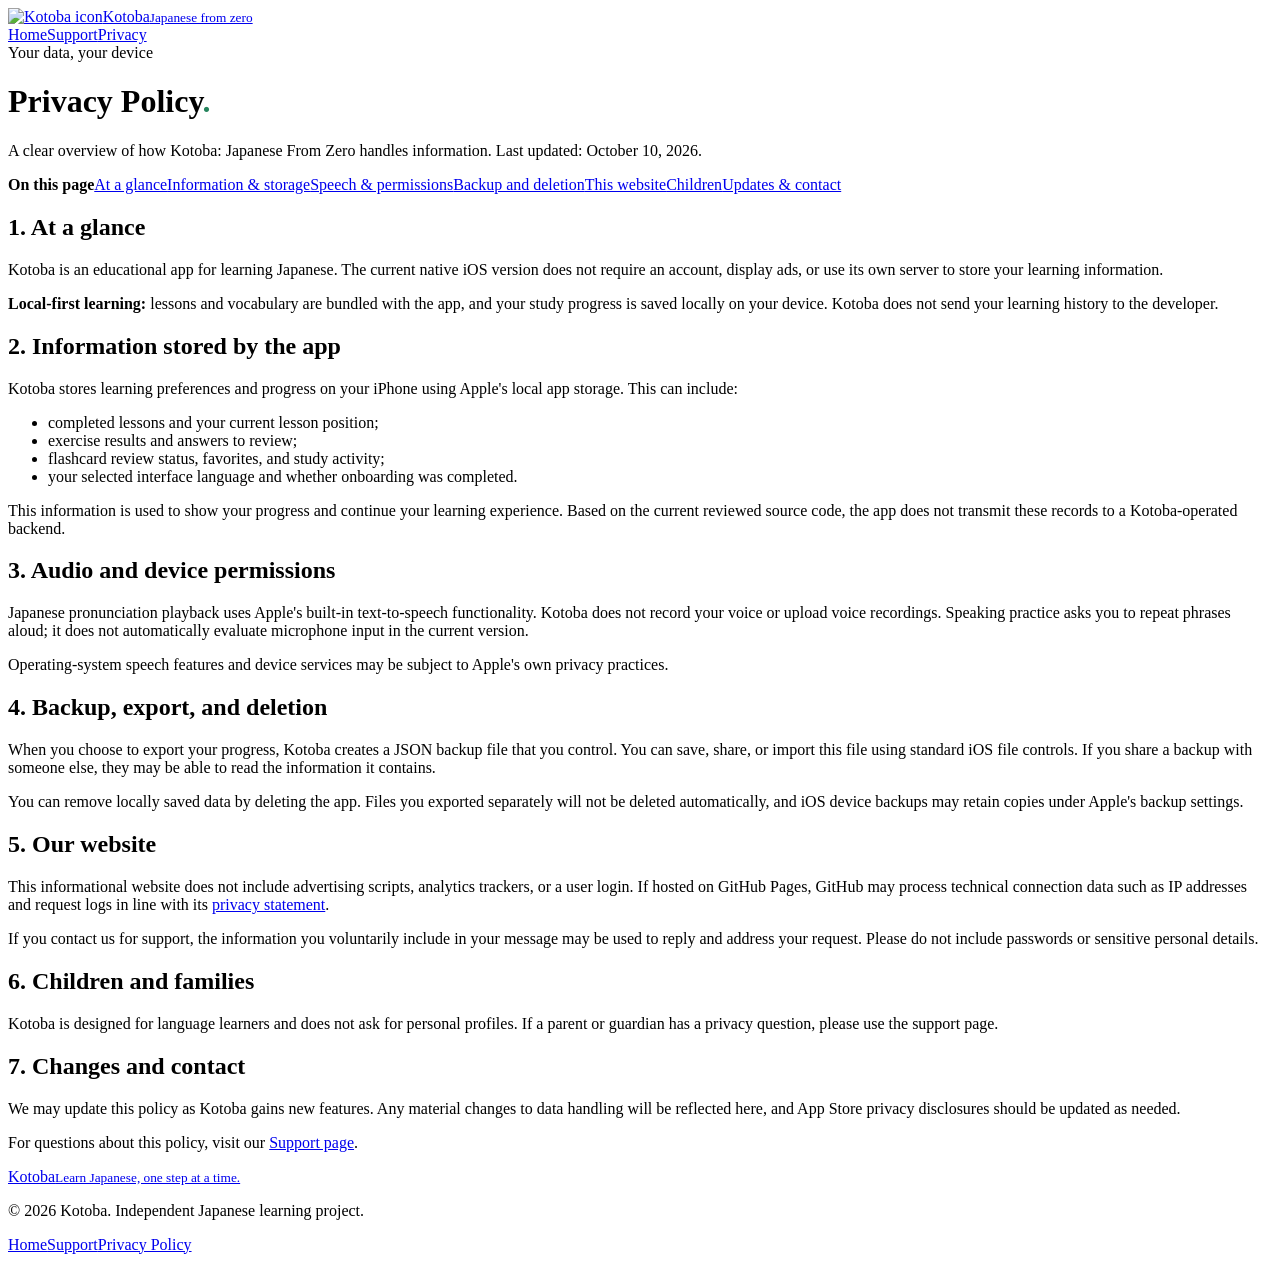
==== privacy.html @ fac2d270 "Add Kotoba privacy.html" ====
<!doctype html><html lang="en"><head><meta charset="utf-8"><meta name="viewport" content="width=device-width,initial-scale=1"><meta name="theme-color" content="#176647"><title>Privacy Policy — Kotoba</title><meta name="description" content="Privacy Policy for Kotoba: Japanese From Zero. Learn how the app stores learning progress and handles your information."><link rel="icon" href="assets/kotoba-icon.svg"><link rel="stylesheet" href="assets/styles.css"></head><body>
<header class="topbar"><div class="container topbar-inner"><a class="brand" href="index.html"><img src="assets/kotoba-icon.svg" alt="Kotoba icon"><span>Kotoba<small>Japanese from zero</small></span></a><nav aria-label="Main navigation"><a href="index.html">Home</a><a href="support.html">Support</a><a href="privacy.html" aria-current="page">Privacy</a></nav></div></header>
<main><div class="container"><header class="pagehead"><div class="eyebrow">Your data, your device</div><h1>Privacy Policy<span style="color:#25845c">.</span></h1><p class="subtitle">A clear overview of how Kotoba: Japanese From Zero handles information. Last updated: October 10, 2026.</p></header><div class="prose-layout"><aside class="toc" aria-label="On this page"><b>On this page</b><a href="#summary">At a glance</a><a href="#data">Information & storage</a><a href="#audio">Speech & permissions</a><a href="#backups">Backup and deletion</a><a href="#site">This website</a><a href="#children">Children</a><a href="#changes">Updates & contact</a></aside><article class="prose">
<section id="summary"><h2>1. At a glance</h2><p>Kotoba is an educational app for learning Japanese. The current native iOS version does not require an account, display ads, or use its own server to store your learning information.</p><div class="notice"><strong>Local-first learning:</strong> lessons and vocabulary are bundled with the app, and your study progress is saved locally on your device. Kotoba does not send your learning history to the developer.</div></section>
<section id="data"><h2>2. Information stored by the app</h2><p>Kotoba stores learning preferences and progress on your iPhone using Apple's local app storage. This can include:</p><ul><li>completed lessons and your current lesson position;</li><li>exercise results and answers to review;</li><li>flashcard review status, favorites, and study activity;</li><li>your selected interface language and whether onboarding was completed.</li></ul><p>This information is used to show your progress and continue your learning experience. Based on the current reviewed source code, the app does not transmit these records to a Kotoba-operated backend.</p></section>
<section id="audio"><h2>3. Audio and device permissions</h2><p>Japanese pronunciation playback uses Apple's built-in text-to-speech functionality. Kotoba does not record your voice or upload voice recordings. Speaking practice asks you to repeat phrases aloud; it does not automatically evaluate microphone input in the current version.</p><p>Operating-system speech features and device services may be subject to Apple's own privacy practices.</p></section>
<section id="backups"><h2>4. Backup, export, and deletion</h2><p>When you choose to export your progress, Kotoba creates a JSON backup file that you control. You can save, share, or import this file using standard iOS file controls. If you share a backup with someone else, they may be able to read the information it contains.</p><p>You can remove locally saved data by deleting the app. Files you exported separately will not be deleted automatically, and iOS device backups may retain copies under Apple's backup settings.</p></section>
<section id="site"><h2>5. Our website</h2><p>This informational website does not include advertising scripts, analytics trackers, or a user login. If hosted on GitHub Pages, GitHub may process technical connection data such as IP addresses and request logs in line with its <a href="https://docs.github.com/en/site-policy/privacy-policies/github-general-privacy-statement" target="_blank" rel="noopener noreferrer">privacy statement</a>.</p><p>If you contact us for support, the information you voluntarily include in your message may be used to reply and address your request. Please do not include passwords or sensitive personal details.</p></section>
<section id="children"><h2>6. Children and families</h2><p>Kotoba is designed for language learners and does not ask for personal profiles. If a parent or guardian has a privacy question, please use the support page.</p></section>
<section id="changes"><h2>7. Changes and contact</h2><p>We may update this policy as Kotoba gains new features. Any material changes to data handling will be reflected here, and App Store privacy disclosures should be updated as needed.</p><p>For questions about this policy, visit our <a href="support.html">Support page</a>.</p></section>
</article></div></div></main><footer class="footer"><div class="container footer-main"><div><a class="brand" href="index.html"><img src="assets/kotoba-icon.svg" alt=""><span>Kotoba<small>Learn Japanese, one step at a time.</small></span></a><p>© 2026 Kotoba. Independent Japanese learning project.</p></div><div class="footer-links"><a href="index.html">Home</a><a href="support.html">Support</a><a href="privacy.html">Privacy Policy</a></div></div></footer></body></html>
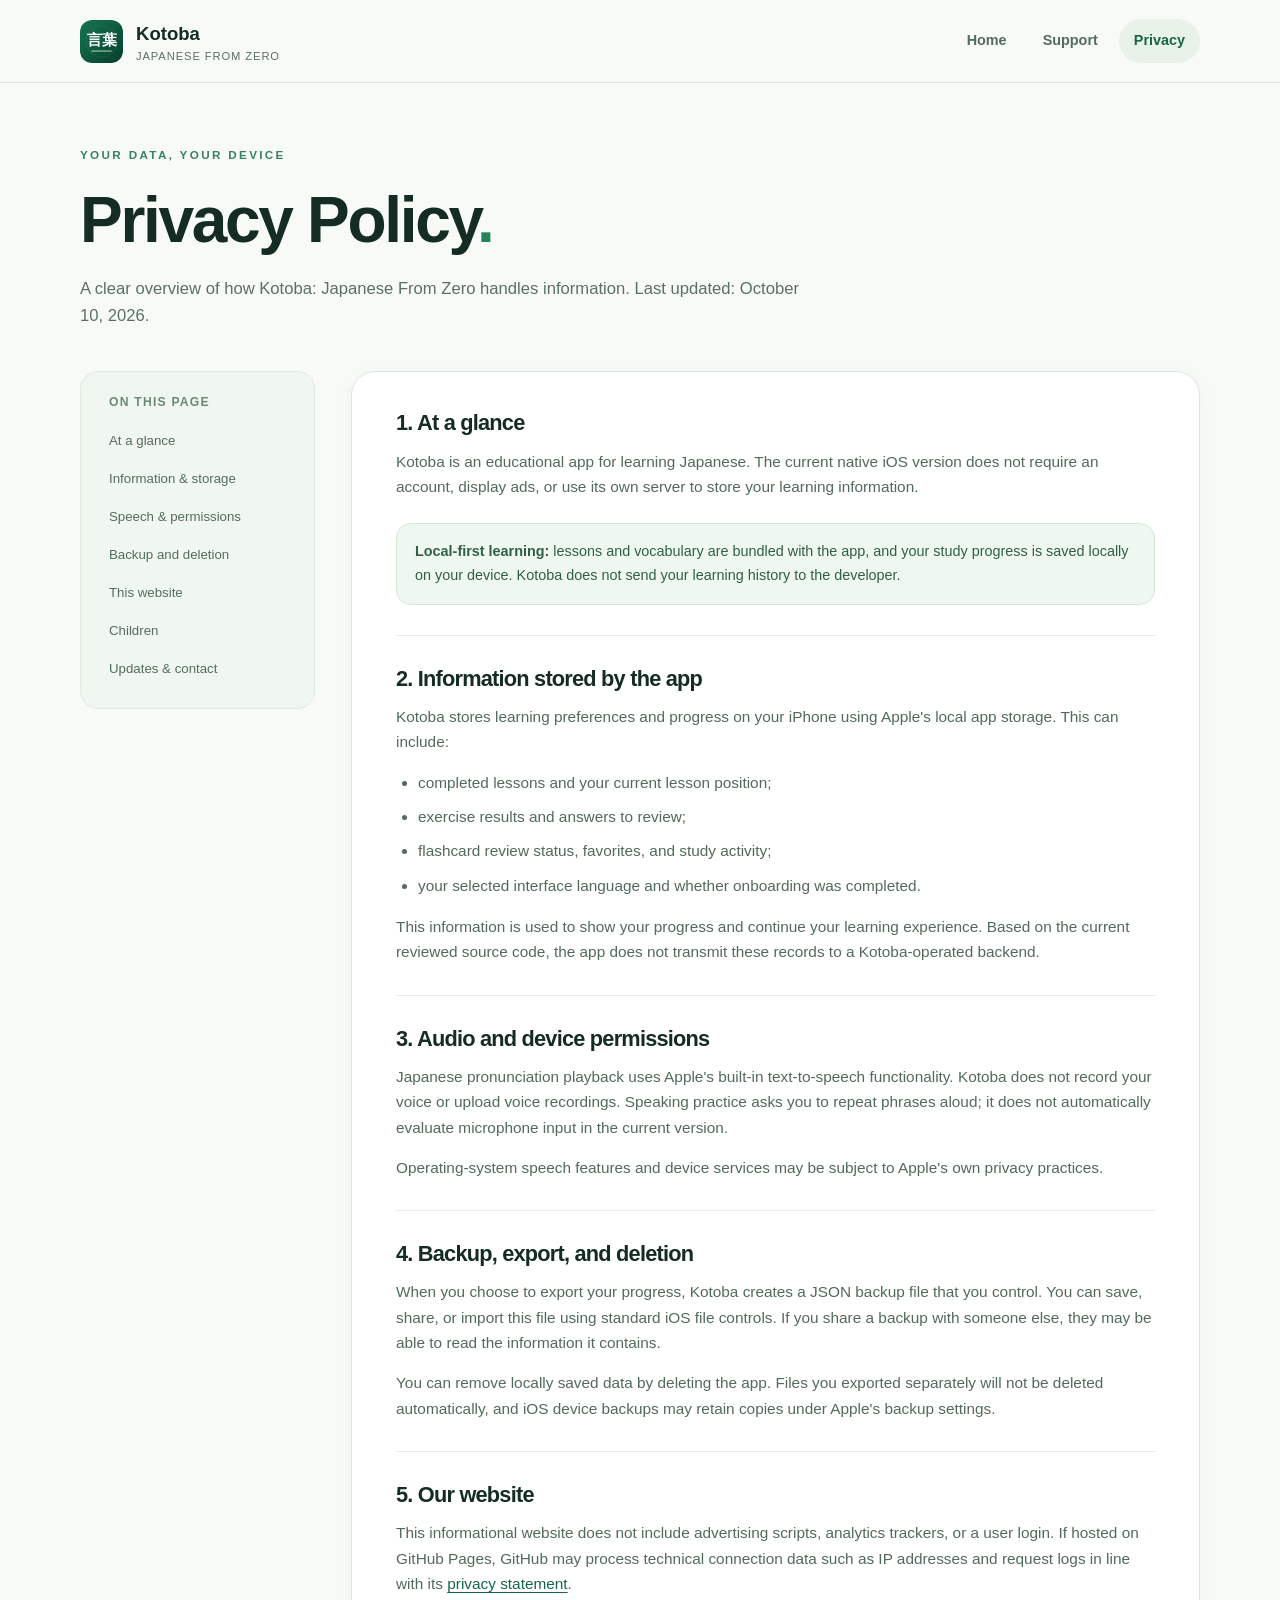
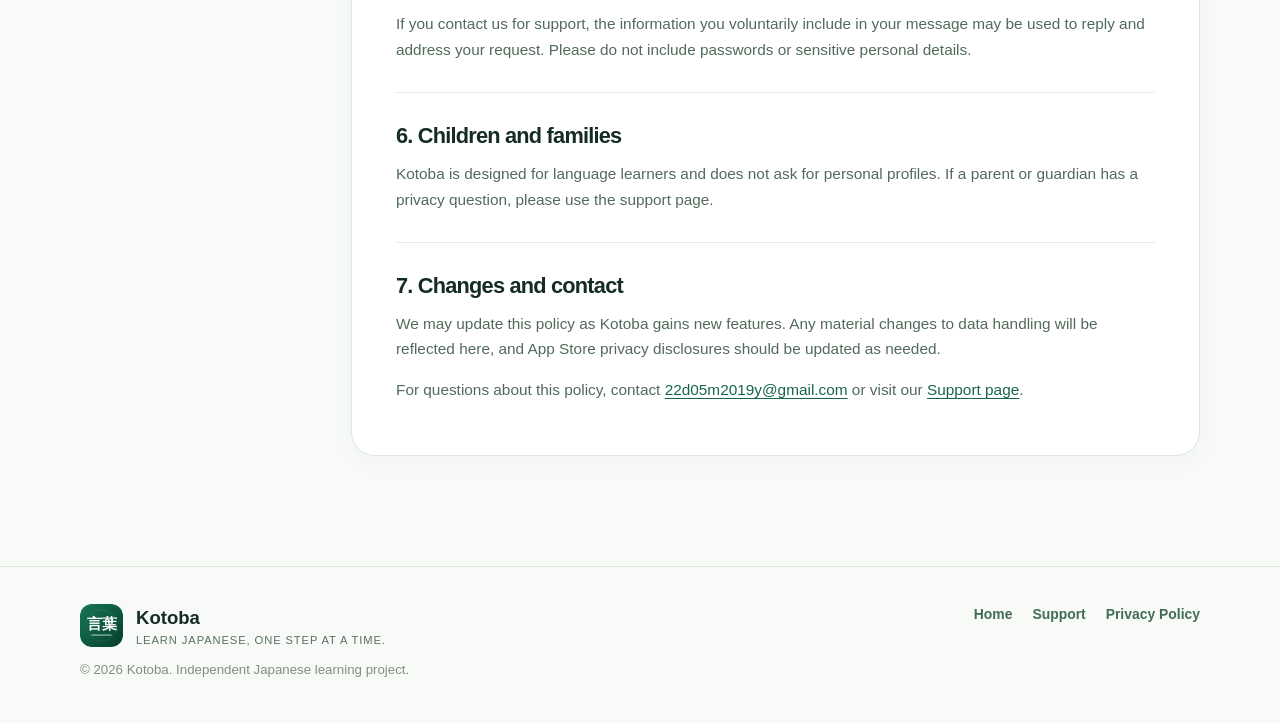
==== commit 223c2197: "Add Kotoba developer support email" ====
--- a/privacy.html
+++ b/privacy.html
@@ -7,5 +7,5 @@
 <section id="backups"><h2>4. Backup, export, and deletion</h2><p>When you choose to export your progress, Kotoba creates a JSON backup file that you control. You can save, share, or import this file using standard iOS file controls. If you share a backup with someone else, they may be able to read the information it contains.</p><p>You can remove locally saved data by deleting the app. Files you exported separately will not be deleted automatically, and iOS device backups may retain copies under Apple's backup settings.</p></section>
 <section id="site"><h2>5. Our website</h2><p>This informational website does not include advertising scripts, analytics trackers, or a user login. If hosted on GitHub Pages, GitHub may process technical connection data such as IP addresses and request logs in line with its <a href="https://docs.github.com/en/site-policy/privacy-policies/github-general-privacy-statement" target="_blank" rel="noopener noreferrer">privacy statement</a>.</p><p>If you contact us for support, the information you voluntarily include in your message may be used to reply and address your request. Please do not include passwords or sensitive personal details.</p></section>
 <section id="children"><h2>6. Children and families</h2><p>Kotoba is designed for language learners and does not ask for personal profiles. If a parent or guardian has a privacy question, please use the support page.</p></section>
-<section id="changes"><h2>7. Changes and contact</h2><p>We may update this policy as Kotoba gains new features. Any material changes to data handling will be reflected here, and App Store privacy disclosures should be updated as needed.</p><p>For questions about this policy, visit our <a href="support.html">Support page</a>.</p></section>
+<section id="changes"><h2>7. Changes and contact</h2><p>We may update this policy as Kotoba gains new features. Any material changes to data handling will be reflected here, and App Store privacy disclosures should be updated as needed.</p><p>For questions about this policy, contact <a href="mailto:22d05m2019y@gmail.com">22d05m2019y@gmail.com</a> or visit our <a href="support.html">Support page</a>.</p></section>
 </article></div></div></main><footer class="footer"><div class="container footer-main"><div><a class="brand" href="index.html"><img src="assets/kotoba-icon.svg" alt=""><span>Kotoba<small>Learn Japanese, one step at a time.</small></span></a><p>© 2026 Kotoba. Independent Japanese learning project.</p></div><div class="footer-links"><a href="index.html">Home</a><a href="support.html">Support</a><a href="privacy.html">Privacy Policy</a></div></div></footer></body></html>
--- a/assets/styles.css
+++ b/assets/styles.css
@@ -0,0 +1,2 @@
+:root{--bg:#f8faf7;--paper:#fff;--ink:#152c25;--muted:#5a7065;--line:#dce8df;--green:#176647;--bright:#1f9166;--mint:#e8f7ee;--shadow:0 16px 50px rgba(28,72,51,.08)}*{box-sizing:border-box}html{scroll-behavior:smooth}body{margin:0;background:var(--bg);font-family:-apple-system,BlinkMacSystemFont,"Segoe UI",Inter,sans-serif;color:var(--ink);line-height:1.65;-webkit-font-smoothing:antialiased}a{color:inherit}a:focus-visible,summary:focus-visible{outline:3px solid #f0aa4a;outline-offset:4px}p{margin:0 0 15px}h1,h2,h3{line-height:1.16;letter-spacing:-.036em;margin:0}h1{font-size:clamp(2.9rem,6vw,5.6rem);font-weight:800}h2{font-size:clamp(1.65rem,3vw,2.7rem)}h3{font-size:1.14rem}ul{margin:10px 0 16px;padding-left:22px}li{margin-bottom:9px}.container{width:min(1120px,calc(100% - 40px));margin:0 auto}.topbar{position:sticky;top:0;z-index:20;background:rgba(248,250,247,.93);border-bottom:1px solid var(--line);backdrop-filter:blur(15px)}.topbar-inner{display:flex;align-items:center;justify-content:space-between;gap:18px;min-height:82px}.brand{display:flex;gap:13px;align-items:center;text-decoration:none;font-weight:800;font-size:1.16rem}.brand img{width:43px;height:43px;border-radius:12px}.brand small{font-size:.7rem;color:var(--muted);display:block;font-weight:500;letter-spacing:.08em;text-transform:uppercase;line-height:1.2}nav{display:flex;align-items:center;flex-wrap:wrap;gap:6px}nav a{font-size:.9rem;padding:10px 15px;color:#536c5d;text-decoration:none;border-radius:100px;font-weight:600}nav a:hover,nav a[aria-current="page"]{background:#e8f2e9;color:var(--green)}.eyebrow{font-size:.73rem;letter-spacing:.2em;text-transform:uppercase;font-weight:800;color:#388165;margin-bottom:19px}.tag{display:inline-flex;align-items:center;gap:8px;font-size:.82rem;font-weight:700;color:var(--green);background:#e2f4e8;border:1px solid #c3e9ce;border-radius:100px;padding:8px 13px}.tag .dot{width:7px;height:7px;background:#18a368;border-radius:50%}.hero{padding:80px 0 75px;position:relative;overflow:hidden}.hero::after{content:"";position:absolute;width:680px;height:680px;background:radial-gradient(circle,#d8f3dc 0%,transparent 70%);right:-290px;top:-140px;z-index:-1}.hero-grid{display:grid;grid-template-columns:1.05fr .95fr;align-items:center;gap:58px}.hero-copy{position:relative;z-index:1}.hero h1 span{color:var(--green)}.lead{font-size:1.12rem;color:var(--muted);max-width:530px;margin:25px 0 31px;line-height:1.75}.actions{display:flex;flex-wrap:wrap;gap:12px}.btn{display:inline-flex;align-items:center;justify-content:center;gap:9px;min-height:49px;padding:12px 20px;border-radius:14px;text-decoration:none;font-weight:700;font-size:.93rem;border:1px solid var(--green);transition:transform .15s,background .15s}.btn:hover{transform:translateY(-2px)}.btn.primary{background:var(--green);color:white}.btn.ghost{border-color:#cbdcd0;color:var(--green);background:#fff}.tiny-note{color:#6c7f72;font-size:.82rem;margin-top:17px}.phone-stage{min-height:480px;display:flex;justify-content:center;align-items:center;position:relative}.float-kana{position:absolute;right:0;top:23px;border:1px solid #c9e6d4;box-shadow:var(--shadow);border-radius:22px;background:#fff;transform:rotate(12deg);font-size:3rem;padding:18px 23px;color:var(--green)}.float-kana em{font-size:.63rem;color:#7b9381;display:block;font-style:normal;text-align:center;line-height:1}.phone{background:#fff;border:9px solid #16372a;width:290px;height:555px;border-radius:46px;box-shadow:15px 26px 80px #185b3830;transform:rotate(-5deg);padding:13px 17px 20px;position:relative}.phone .notch{width:92px;height:19px;background:#16372a;border-radius:0 0 14px 14px;margin:-14px auto 27px}.phone .mini-top{display:flex;justify-content:space-between;color:#61756a;font-size:.72rem;font-weight:650}.phone .phone-title{font-size:1.65rem;font-weight:800;line-height:1.18;margin-top:23px}.phone .phone-title small{font-size:.77rem;color:#537862;font-weight:600;display:block;margin-bottom:5px}.progressbar{height:8px;background:#e3eee6;border-radius:20px;overflow:hidden;margin-top:16px}.progressbar span{display:block;width:25%;height:100%;background:var(--green)}.learning-card{background:#e6f5eb;border:1px solid #cde7d3;border-radius:20px;margin-top:27px;padding:20px 15px;text-align:center}.learning-card .jp{font-size:1.57rem;font-weight:800;color:#154d34}.learning-card .rom{color:#3c8060;font-size:.86rem;margin:5px}.learning-card .meaning{font-size:.91rem;font-weight:650}.phone .choice{border:1px solid #d8e8de;padding:11px 13px;border-radius:12px;margin:10px 0;font-size:.84rem;font-weight:650}.phone .choice.selected{border-color:#66ba81;background:#f0f8f1}.phone .bottom{position:absolute;bottom:18px;left:20px;right:20px;border-top:1px solid #e7eee8;padding-top:12px;display:flex;justify-content:space-around;color:#5e7867;font-size:.68rem}.kpis{display:grid;grid-template-columns:repeat(3,1fr);gap:16px;margin-top:14px;margin-bottom:80px}.kpi{background:#fff;border:1px solid var(--line);border-radius:20px;padding:25px}.kpi strong{display:block;font-size:2.15rem;line-height:1.2;letter-spacing:-.045em;color:var(--green)}.kpi span{color:#65776b;font-size:.88rem}.section{padding:60px 0 85px}.section.alt{background:#eff5ee;border-top:1px solid #e2ebe0;border-bottom:1px solid #e2ebe0}.section-intro{max-width:650px;margin:0 0 32px}.section-intro p{color:var(--muted);font-size:1.04rem;margin-top:12px}.features{display:grid;grid-template-columns:repeat(3,1fr);gap:16px}.feature{padding:26px;border:1px solid var(--line);border-radius:22px;background:#fff;min-height:210px}.feature .symbol{font-size:1.48rem;background:#e6f4ea;border-radius:13px;width:48px;height:48px;display:grid;place-items:center;margin-bottom:20px}.feature p{color:var(--muted);font-size:.9rem;margin-top:8px}.story{display:grid;grid-template-columns:1.2fr .8fr;gap:35px;align-items:center;border:1px solid #cce4d1;background:linear-gradient(125deg,#e9f7ed,#f9fff9);border-radius:28px;padding:43px}.story p{color:#547364;margin-top:16px;max-width:600px}.quote-visual{font-weight:800;color:#14633f;font-size:clamp(3rem,7vw,5rem);text-align:center}.quote-visual small{display:block;font-size:.78rem;color:#649777;letter-spacing:.17em;text-transform:uppercase;margin-top:7px}.footer{border-top:1px solid var(--line);padding:36px 0 42px}.footer-main{display:flex;align-items:flex-start;justify-content:space-between;gap:25px}.footer p{font-size:.83rem;color:#7d8f84;margin:12px 0 0}.footer-links{display:flex;flex-wrap:wrap;gap:20px}.footer-links a{color:#426c56;text-decoration:none;font-size:.87rem;font-weight:650}.pagehead{padding:62px 0 42px}.pagehead h1{font-size:clamp(2.4rem,5vw,4rem)}.pagehead .subtitle{max-width:720px;color:var(--muted);font-size:1.04rem;margin:17px 0 0}.prose-layout{display:grid;grid-template-columns:235px minmax(0,1fr);gap:36px;padding-bottom:110px}.toc{position:sticky;top:115px;height:max-content;border-radius:18px;padding:20px 16px;background:#f0f6f0;border:1px solid #dfeadd}.toc b{display:block;font-size:.76rem;letter-spacing:.1em;text-transform:uppercase;color:#6d8877;margin:0 12px 10px}.toc a{display:block;padding:8px 12px;color:#546d5e;text-decoration:none;font-size:.83rem;border-radius:8px}.toc a:hover{background:white;color:var(--green)}.prose{background:white;border:1px solid var(--line);border-radius:24px;padding:38px 44px;box-shadow:0 5px 25px #193e2008}.prose section{scroll-margin-top:115px}.prose section+section{border-top:1px solid #e5eee5;margin-top:30px;padding-top:30px}.prose h2{font-size:1.36rem;margin-bottom:13px}.prose p,.prose li{color:#526a5b;font-size:.96rem}.prose a{color:var(--green);text-underline-offset:3px}.notice{background:#eef8f0;border:1px solid #d2e9d6;border-radius:15px;padding:16px 18px;color:#315f45;font-size:.9rem;margin:24px 0}.support-grid{display:grid;grid-template-columns:1fr 1fr;gap:20px;margin:12px 0 34px}.support-card{background:white;border:1px solid var(--line);border-radius:23px;padding:30px}.support-card .icon{font-size:2rem;margin-bottom:15px}.support-card p{color:var(--muted);margin-top:12px;font-size:.92rem}.support-card .contact{color:var(--green);font-weight:750;word-break:break-word}.faq{max-width:865px;margin-bottom:90px}details{border:1px solid #dde9de;background:white;border-radius:16px;margin:12px 0;overflow:hidden}summary{padding:19px 23px;cursor:pointer;font-weight:700;list-style:none;display:flex;align-items:center;justify-content:space-between;gap:20px}summary::-webkit-details-marker{display:none}summary::after{content:'+';font-size:1.5rem;font-weight:400;color:#4f8a66}details[open] summary::after{content:'−'}details .answer{border-top:1px solid #e8f0e8;padding:16px 23px 21px;color:#526a5b;font-size:.95rem}.faq h2{margin-bottom:27px}
+@media(max-width:900px){.hero-grid{grid-template-columns:1fr;gap:15px}.hero{padding:56px 0}.hero-copy{max-width:650px}.phone-stage{min-height:425px}.phone{transform:rotate(-3deg) scale(.78)}.float-kana{right:13%;top:35px}.features{grid-template-columns:repeat(2,1fr)}.prose-layout{grid-template-columns:1fr}.toc{position:static}.toc a{display:inline-block}.story{grid-template-columns:1fr}.quote-visual{text-align:left}}@media(max-width:600px){.container{width:min(100% - 28px,1120px)}.topbar-inner{min-height:72px}.brand{font-size:1.07rem}.brand img{width:38px;height:38px}.brand small{font-size:.58rem}nav{gap:1px}nav a{padding:7px 8px;font-size:.75rem}.hero{padding:43px 0 26px}.hero h1{font-size:3rem}.lead{font-size:1rem;margin:19px 0 23px}.btn{width:100%}.actions{width:100%}.phone-stage{min-height:397px}.phone{transform:scale(.66) rotate(-3deg)}.float-kana{right:3%;top:40px;transform:scale(.8) rotate(12deg)}.kpis{grid-template-columns:repeat(3,1fr);gap:8px;margin-bottom:35px}.kpi{padding:17px 10px}.kpi strong{font-size:1.7rem}.kpi span{font-size:.74rem}.section{padding:52px 0}.features{grid-template-columns:1fr}.feature{min-height:0}.story{padding:28px}.footer-main{flex-direction:column}.pagehead{padding:48px 0 30px}.prose{padding:25px 20px}.prose-layout{gap:17px;padding-bottom:65px}.support-grid{grid-template-columns:1fr}.support-card{padding:25px}}@media(prefers-reduced-motion:reduce){html{scroll-behavior:auto}.btn{transition:none}.btn:hover{transform:none}}
